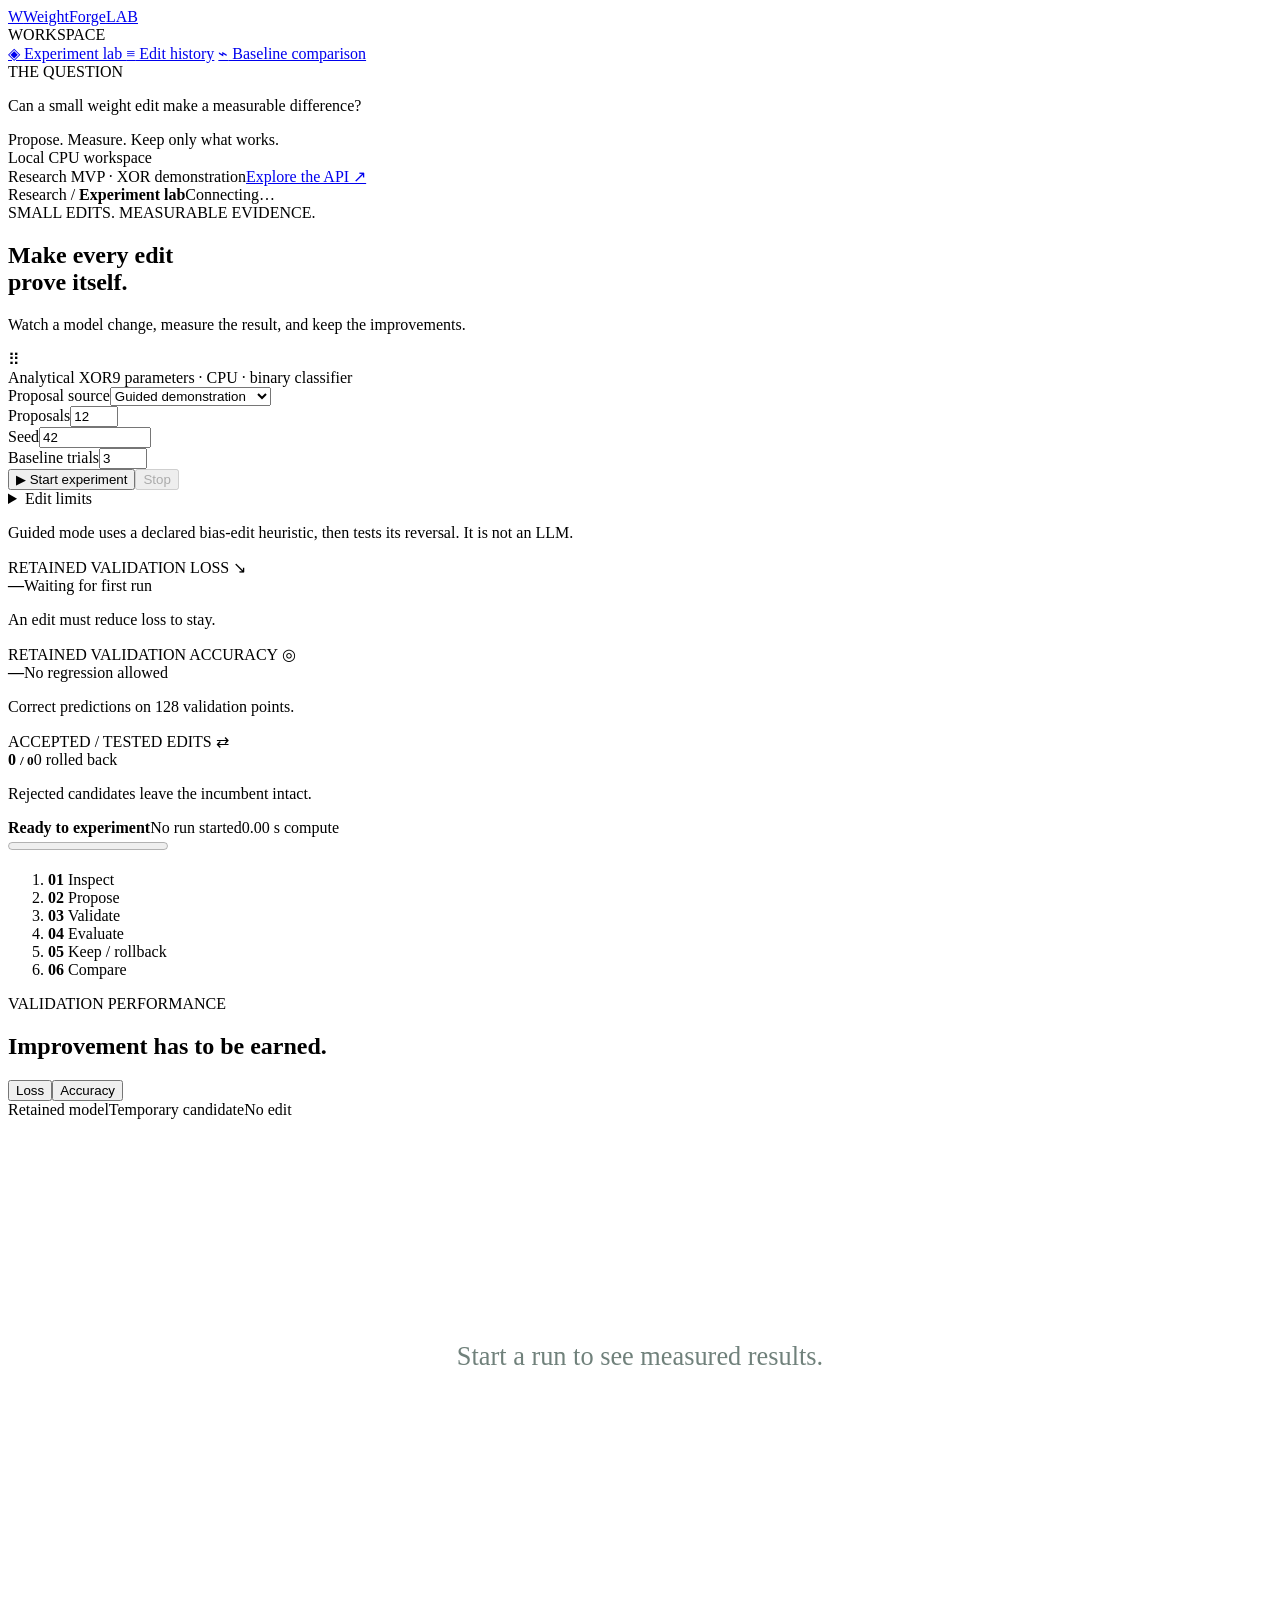
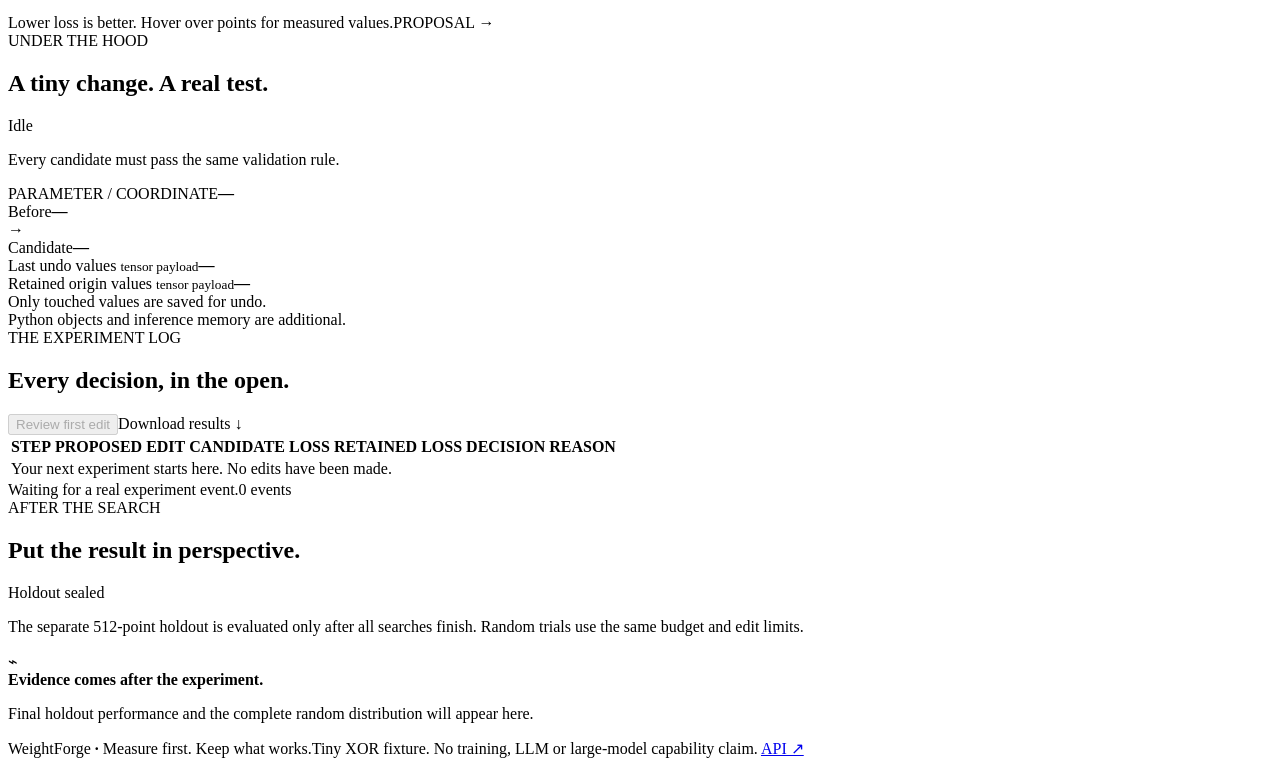
==== src/weightforge/static/index.html @ c83eb006 "feat: add interactive dashboard for measured weight editing Nine Node state and DOM wiring tests pas" ====
<!doctype html>
<html lang="en">
<head>
  <meta charset="utf-8"><meta name="viewport" content="width=device-width,initial-scale=1">
  <meta name="description" content="Watch sparse weight edits earn their place. A live, local WeightForge experiment workspace.">
  <title>WeightForge · Experiment lab</title>
  <link rel="icon" href="data:image/svg+xml,%3Csvg xmlns='http://www.w3.org/2000/svg' viewBox='0 0 40 40'%3E%3Crect width='40' height='40' rx='10' fill='%231b2926'/%3E%3Cpath d='m7 12 6 17 7-12 7 12 6-17' fill='none' stroke='%239fe2c3' stroke-width='3'/%3E%3C/svg%3E">
  <link rel="stylesheet" href="/static/style.css">
  <script type="module" src="/static/app.js"></script>
</head>
<body>
<aside class="sidebar">
  <a class="brand" href="/" aria-label="WeightForge home"><span class="brand-mark">W</span>WeightForge<span class="version">LAB</span></a>
  <div class="nav-label">WORKSPACE</div>
  <a class="nav active" href="#workspace"><span>◈</span> Experiment lab <span class="nav-dot"></span></a>
  <a class="nav" href="#history"><span>≡</span> Edit history</a>
  <a class="nav" href="#comparison"><span>⌁</span> Baseline comparison</a>
  <div class="sidebar-note"><span class="tiny-label">THE QUESTION</span><p>Can a small weight edit make a measurable difference?</p><span>Propose. Measure. Keep only what works.</span></div>
  <div class="sidebar-bottom"><span class="live-dot"></span> Local CPU workspace<br><span>Research MVP · XOR demonstration</span><a href="/docs" target="_blank" rel="noopener">Explore the API ↗</a></div>
</aside>
<main id="workspace">
  <header class="topbar"><span>Research / <strong>Experiment lab</strong></span><span class="connection" id="connection">Connecting…</span></header>
  <section class="heading"><div><div class="eyebrow">SMALL EDITS. MEASURABLE EVIDENCE.</div><h1>Make every edit<br class="mobile-break"> prove itself<span>.</span></h1><p>Watch a model change, measure the result, and keep the improvements.</p></div><div class="model-tag"><span class="model-icon">⠿</span><div>Analytical XOR<span>9 parameters · CPU · binary classifier</span></div></div></section>

  <form id="controls" class="panel controls">
    <div class="field wide"><label for="provider">Proposal source</label><select id="provider"><option value="guided">Guided demonstration</option><option value="random">Seeded random search</option></select></div>
    <div class="field"><label for="budget">Proposals</label><input id="budget" type="number" min="1" max="50" value="12" required></div>
    <div class="field"><label for="seed">Seed</label><input id="seed" type="number" min="0" max="2147483647" value="42" required></div>
    <div class="field"><label for="random-runs">Baseline trials</label><input id="random-runs" type="number" min="1" max="10" value="3" required></div>
    <div class="run-actions"><button class="primary" id="start" type="submit"><span>▶</span> Start experiment</button><button class="stop" id="stop" type="button" disabled>Stop</button></div>
    <details class="advanced"><summary>Edit limits</summary><div><label>Max cumulative delta <input id="max-delta" type="number" min="0.01" max="2" step="0.01" value="2" required></label><label>Max changed scalars <input id="max-changed" type="number" min="1" max="9" value="8" required></label></div></details>
    <p id="provider-note" class="disclosure">Guided mode uses a declared bias-edit heuristic, then tests its reversal. It is not an LLM.</p>
  </form>
  <div id="error" class="error" role="alert" hidden></div>

  <section class="stats" aria-label="Current validation metrics">
    <article><span class="tiny-label">RETAINED VALIDATION LOSS <span title="Binary cross-entropy. Lower is better.">↘</span></span><div><strong id="loss">—</strong><span id="loss-change" class="stat-change">Waiting for first run</span></div><p id="loss-before">An edit must reduce loss to stay.</p></article>
    <article><span class="tiny-label">RETAINED VALIDATION ACCURACY <span>◎</span></span><div><strong id="accuracy">—</strong><span id="accuracy-change" class="stat-change">No regression allowed</span></div><p id="accuracy-before">Correct predictions on 128 validation points.</p></article>
    <article><span class="tiny-label">ACCEPTED / TESTED EDITS <span>⇄</span></span><div><strong id="accepted">0 <small>/ 0</small></strong><span id="rollback-count" class="stat-change">0 rolled back</span></div><p>Rejected candidates leave the incumbent intact.</p></article>
  </section>

  <section class="panel pipeline" aria-label="Experiment stages"><div class="pipeline-top"><strong id="status">Ready to experiment</strong><span id="progress-label">No run started</span><span id="elapsed">0.00 s compute</span></div><progress id="progress" max="12" value="0" aria-label="Proposal progress"></progress><ol id="stages"><li data-stage="inspect"><b>01</b> Inspect</li><li data-stage="propose"><b>02</b> Propose</li><li data-stage="validate"><b>03</b> Validate</li><li data-stage="evaluate"><b>04</b> Evaluate</li><li data-stage="decision"><b>05</b> Keep / rollback</li><li data-stage="completed"><b>06</b> Compare</li></ol></section>

  <div class="workspace-grid">
    <section class="panel chart-panel"><div class="panel-heading"><div><span class="tiny-label">VALIDATION PERFORMANCE</span><h2>Improvement has to be earned.</h2></div><div class="segmented" role="group" aria-label="Chart metric"><button id="show-loss" class="selected" type="button" aria-pressed="true">Loss</button><button id="show-accuracy" type="button" aria-pressed="false">Accuracy</button></div></div><div class="legend"><span class="legend-item"><i class="teal"></i>Retained model</span><span class="legend-item"><i class="amber"></i>Temporary candidate</span><span class="legend-item"><i class="gray"></i>No edit</span></div><div class="chart-wrap"><svg id="chart" viewBox="0 0 720 280" role="img" aria-label="Validation performance by proposal"><text x="360" y="140" text-anchor="middle" fill="#70817b" font-size="15">Start a run to see measured results.</text></svg></div><div class="chart-footer"><span id="chart-note">Lower loss is better. Hover over points for measured values.</span><span>PROPOSAL →</span></div></section>

    <section class="panel inspector"><div class="panel-heading"><div><span class="tiny-label">UNDER THE HOOD</span><h2>A tiny change. A real test.</h2></div><span id="decision-tag" class="pill">Idle</span></div><p id="edit-reason">Every candidate must pass the same validation rule.</p><div class="coordinate"><span>PARAMETER / COORDINATE</span><strong id="coordinate">—</strong><div class="weight-change"><div><span>Before</span><strong id="weight-before">—</strong></div><b>→</b><div><span>Candidate</span><strong id="weight-after">—</strong></div></div></div><div class="memory-row"><span>Last undo values <small>tensor payload</small></span><strong id="undo-bytes">—</strong></div><div class="memory-row"><span>Retained origin values <small>tensor payload</small></span><strong id="origin-bytes">—</strong></div><div class="inspector-foot">Only touched values are saved for undo.<br><span>Python objects and inference memory are additional.</span></div></section>
  </div>

  <section class="panel history" id="history"><div class="panel-heading"><div><span class="tiny-label">THE EXPERIMENT LOG</span><h2>Every decision, in the open.</h2></div><div class="history-actions"><button type="button" class="quiet" id="review" disabled>Review first edit</button><a id="download" class="quiet disabled" aria-disabled="true">Download results ↓</a></div></div><div class="table-scroll"><table><thead><tr><th>STEP</th><th>PROPOSED EDIT</th><th>CANDIDATE LOSS</th><th>RETAINED LOSS</th><th>DECISION</th><th>REASON</th></tr></thead><tbody id="history-rows"><tr><td colspan="6" class="empty">Your next experiment starts here. No edits have been made.</td></tr></tbody></table></div><div class="event-strip"><span class="live-dot"></span><span id="event-message" role="status">Waiting for a real experiment event.</span><span id="event-count">0 events</span></div></section>

  <section class="panel comparison" id="comparison"><div class="panel-heading"><div><span class="tiny-label">AFTER THE SEARCH</span><h2>Put the result in perspective.</h2></div><span class="pill" id="holdout-tag">Holdout sealed</span></div><p class="muted">The separate 512-point holdout is evaluated only after all searches finish. Random trials use the same budget and edit limits.</p><div id="comparison-content" class="comparison-empty"><span>⌁</span><div><strong>Evidence comes after the experiment.</strong><p>Final holdout performance and the complete random distribution will appear here.</p></div></div></section>

  <footer><span>WeightForge <b>·</b> Measure first. Keep what works.</span><span>Tiny XOR fixture. No training, LLM or large-model capability claim. <a href="/docs" target="_blank" rel="noopener">API ↗</a></span></footer>
</main>
</body>
</html>
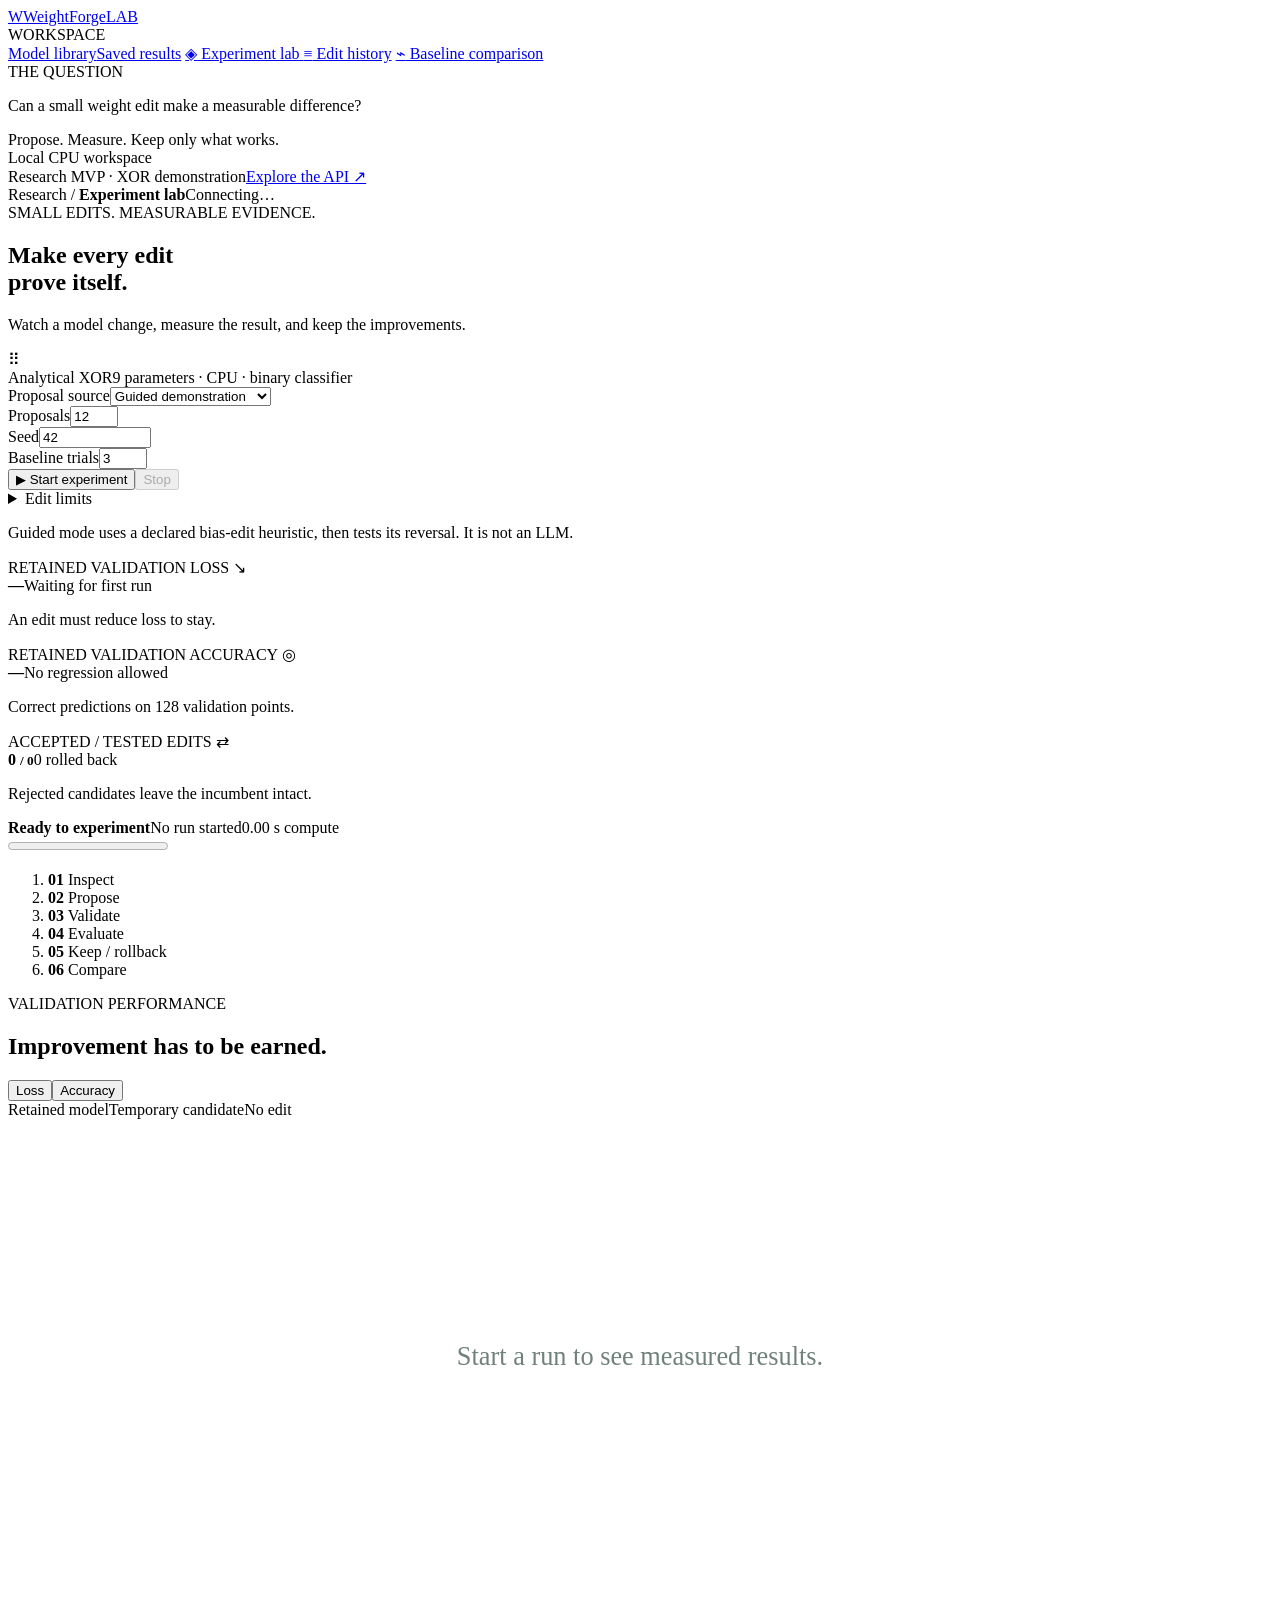
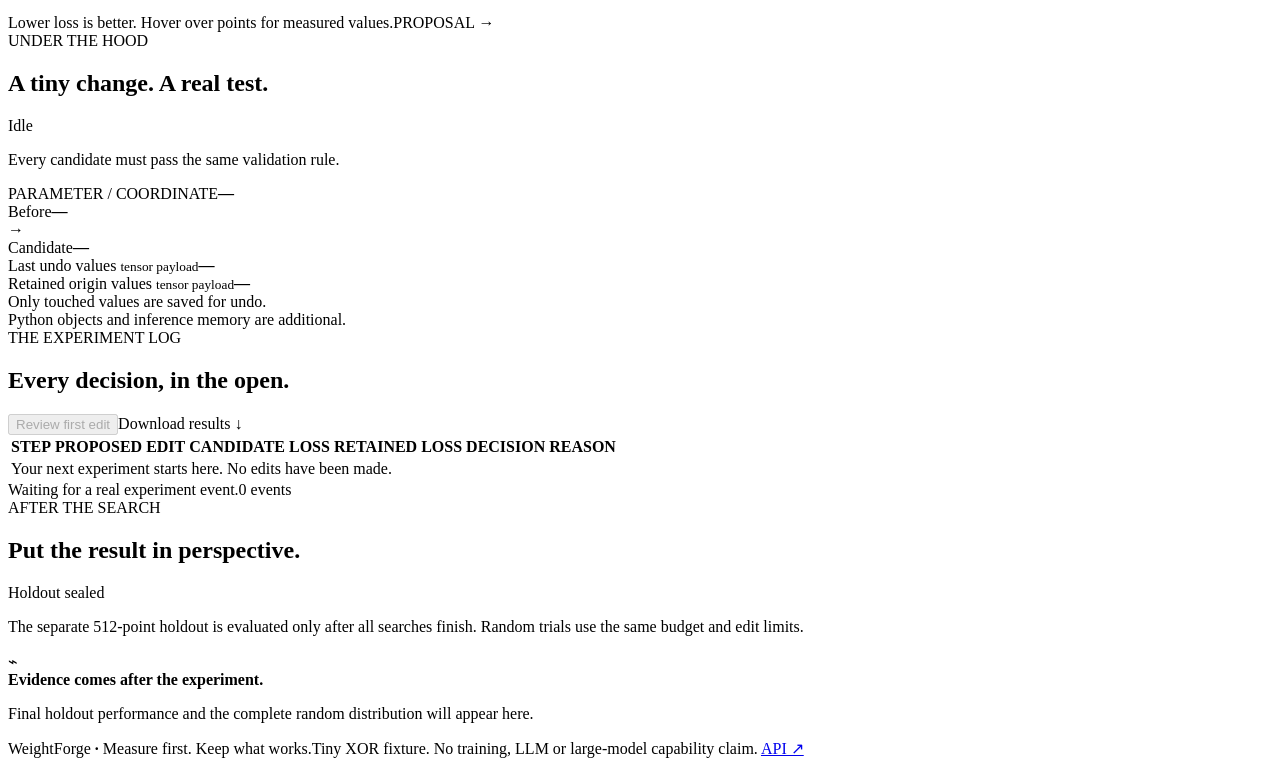
==== commit 5372fb0b: "feat: add model library and saved experiment pages Expose checkpoint import and model-specific exper" ====
--- a/src/weightforge/static/index.html
+++ b/src/weightforge/static/index.html
@@ -11,7 +11,7 @@
 <body>
 <aside class="sidebar">
   <a class="brand" href="/" aria-label="WeightForge home"><span class="brand-mark">W</span>WeightForge<span class="version">LAB</span></a>
-  <div class="nav-label">WORKSPACE</div>
+  <div class="nav-label">WORKSPACE</div><a class="nav" href="/library">Model library</a><a class="nav" href="/results">Saved results</a>
   <a class="nav active" href="#workspace"><span>◈</span> Experiment lab <span class="nav-dot"></span></a>
   <a class="nav" href="#history"><span>≡</span> Edit history</a>
   <a class="nav" href="#comparison"><span>⌁</span> Baseline comparison</a>
